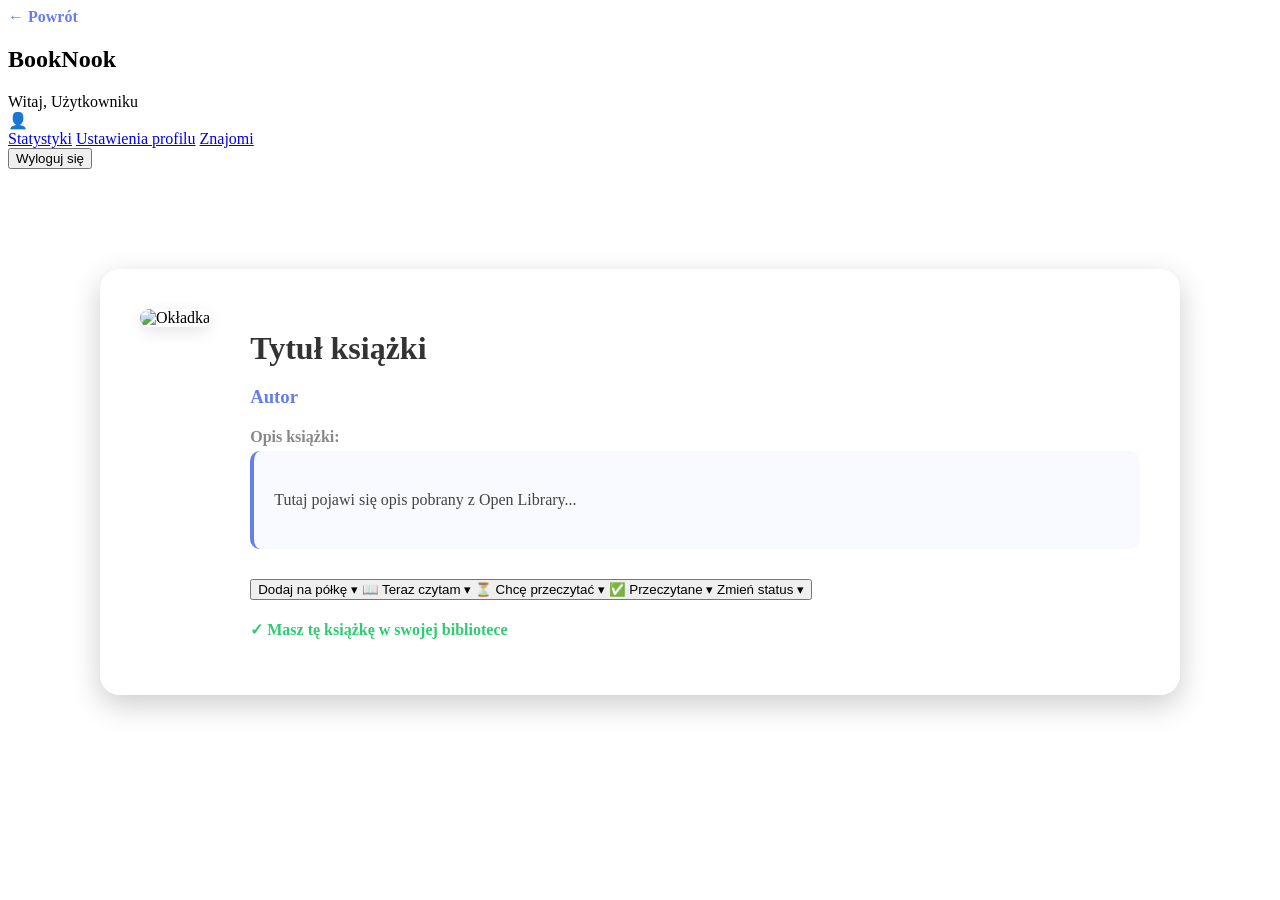
==== src/main/resources/templates/book-details.html @ b46a01af "stworzenie strony dla danej ksiazki" ====
<!DOCTYPE html>
<html xmlns:th="http://www.thymeleaf.org">
<head>
    <meta charset="UTF-8">
    <title>Szczegóły książki - BookNook</title>
    <link rel="stylesheet" th:href="@{/css/common.css}">
    <style>
        .details-container {
            max-width: 1000px;
            margin: 100px auto;
            background: white;
            border-radius: 20px;
            padding: 40px;
            display: flex;
            gap: 40px;
            box-shadow: 0 10px 30px rgba(0,0,0,0.2);
        }
        .details-left img {
            width: 300px;
            border-radius: 10px;
            box-shadow: 0 5px 15px rgba(0,0,0,0.1);
        }
        .details-right { flex: 1; }
        .details-right h1 { color: #333; margin-bottom: 10px; }
        .details-right h3 { color: #667eea; margin-bottom: 20px; }
        .description-box {
            line-height: 1.6;
            color: #444;
            background: #f9faff;
            padding: 20px;
            border-radius: 10px;
            border-left: 4px solid #667eea;
        }
        .btn-add-details {
            display: inline-block;
            margin-top: 20px;
            padding: 12px 25px;
            background: linear-gradient(135deg, #667eea 0%, #764ba2 100%);
            color: white;
            text-decoration: none;
            border-radius: 5px;
            font-weight: bold;
        }

        .dropdown-add { position: relative; }

        .btn-add-main {
            width: 100%;
            padding: 12px 20px;
            background: linear-gradient(135deg, #667eea 0%, #764ba2 100%);
            color: white;
            border: none;
            border-radius: 8px;
            font-weight: bold;
            cursor: pointer;
            transition: 0.3s;
            font-size: 16px;
        }

        .add-menu-options {
            display: none;
            position: absolute;
            top: 100%;
            left: 0;
            width: 100%;
            background: white;
            border-radius: 8px;
            box-shadow: 0 5px 15px rgba(0,0,0,0.2);
            z-index: 100;
            margin-top: 5px;
        }

        .add-menu-options.show { display: flex; flex-direction: column; }

        .menu-opt {
            padding: 12px 15px;
            border: none;
            background: none;
            text-align: left;
            cursor: pointer;
            font-size: 14px;
            transition: 0.2s;
            color: #444;
        }

        .menu-opt:hover { background: #f0f2ff; color: #667eea; }
        .menu-opt:not(:last-child) { border-bottom: 1px solid #eee; }


        .btn-status-active {
            width: 280px;
            padding: 12px 20px;
            background: white;
            color: #667eea;
            border: 2px solid #667eea;
            border-radius: 8px;
            font-weight: bold;
            cursor: pointer;
            transition: 0.3s;
            font-size: 16px;
            text-align: left;
        }

        .btn-status-active:hover {
            background: #f0f2ff;
        }

        .menu-label {
            font-size: 11px;
            color: #999;
            padding: 10px 15px 5px;
            text-transform: uppercase;
            font-weight: bold;
        }
    </style>
</head>
<body>
<nav class="navbar">
    <div class="nav-left">
        <a href="javascript:void(0);" onclick="history.back();" style="text-decoration: none; color: #667eea; font-weight: bold;">← Powrót</a>
    </div>
    <div class="nav-center">
        <h1>BookNook</h1>
    </div>

    <div class="nav-right" id="userMenuTrigger">
        <span class="user-greeting" th:text="'Witaj, ' + ${username}">Witaj, Użytkowniku</span>
        <div class="avatar">👤</div>

        <div class="dropdown-menu" id="dropdownMenu">
            <a href="#" class="dropdown-item">Statystyki</a>
            <a href="#" class="dropdown-item">Ustawienia profilu</a>
            <a href="#" class="dropdown-item">Znajomi</a>

            <form th:action="@{/logout}" method="post">
                <button type="submit" class="dropdown-item logout-btn">Wyloguj się</button>
            </form>
        </div>
    </div>
</nav>

<div class="details-container">
    <div class="details-left">
        <img th:src="${book.coverUrl != null ? book.coverUrl : 'https://via.placeholder.com/300x450?text=Brak+Okładki'}" alt="Okładka">
    </div>
    <div class="details-right">
        <h1 th:text="${book.title}">Tytuł książki</h1>
        <h3 th:text="${book.authors}">Autor</h3>

        <p style="font-weight: bold; color: #888; margin-bottom: 5px;">Opis książki:</p>
        <div class="description-box">
            <p th:text="${book.description}">Tutaj pojawi się opis pobrany z Open Library...</p>
        </div>

        <div class="status-area" style="margin-top: 30px;">
            <form th:action="${isSaved} ? @{/library/update-status} : @{/library/add}" method="post">
                <input type="hidden" name="externalId" th:value="${book.externalId}">
                <input type="hidden" name="title" th:value="${book.title}">
                <input type="hidden" name="authors" th:value="${book.authors}">
                <input type="hidden" name="coverUrl" th:value="${book.coverUrl}">
                <input type="hidden" name="fromDetails" value="true">
                <input type="hidden" name="userBookId" th:if="${isSaved}" th:value="${userBookId}">

                <div class="dropdown-add">
                    <button type="button"
                            th:class="${isSaved} ? 'btn-status-active' : 'btn-add-main'"
                            onclick="toggleAddMenu(this)">

                        <span th:if="${!isSaved}">Dodaj na półkę ▾</span>

                        <span th:if="${isSaved}" th:switch="${currentStatus}">
                    <span th:case="'READING'">📖 Teraz czytam ▾</span>
                    <span th:case="'TO_READ'">⏳ Chcę przeczytać ▾</span>
                    <span th:case="'COMPLETED'">✅ Przeczytane ▾</span>
                    <span th:case="*">Zmień status ▾</span>
                </span>
                    </button>

                    <div class="add-menu-options">
                        <p class="menu-label" th:text="${isSaved} ? 'Zmień status na:' : 'Wybierz półkę:'"></p>

                        <button type="submit" name="newStatus" value="TO_READ" class="menu-opt" th:if="${currentStatus != 'TO_READ'}">⏳ Chcę przeczytać</button>
                        <button type="submit" name="newStatus" value="READING" class="menu-opt" th:if="${currentStatus != 'READING'}">📖 Teraz czytam</button>
                        <button type="submit" name="newStatus" value="COMPLETED" class="menu-opt" th:if="${currentStatus != 'COMPLETED'}">✅ Przeczytane</button>

                        <div th:if="${isSaved}">
                            <hr style="border: 0; border-top: 1px solid #eee; margin: 5px 0;">
                            <button type="submit" th:formaction="@{/library/remove}" class="menu-opt" style="color: #ff4b2b;" onclick="return confirm('Usunąć książkę z biblioteki?')">
                                🗑️ Usuń z biblioteki
                            </button>
                        </div>
                    </div>
                </div>
            </form>
        </div>

        <div th:if="${isSaved}">
            <p style="margin-top: 20px; color: #2ecc71; font-weight: bold;">✓ Masz tę książkę w swojej bibliotece</p>
        </div>
    </div>
</div>

<script>
    // MENU NAVBAR
    const trigger = document.getElementById('userMenuTrigger');
    const menu = document.getElementById('dropdownMenu');

    trigger.addEventListener('click', function(e) {
        e.stopPropagation();
        menu.classList.toggle('active');
    });

    // MENU DODAWANIA DO PÓŁEK
    function toggleAddMenu(btn) {
        // Zatrzymujemy propagację, aby kliknięcie w przycisk nie odpaliło window.onclick
        if (event) event.stopPropagation();

        const addMenu = btn.nextElementSibling;
        // Przełączamy widoczność (toggle)
        addMenu.classList.toggle('show');
    }


    window.onclick = function(event) {
        // Zamykanie menu profilu (Navbar)
        if (!event.target.closest('#userMenuTrigger')) {
            if (menu && menu.classList.contains('active')) {
                menu.classList.remove('active');
            }
        }

        if (!event.target.matches('.btn-add-main')) {
            const addMenus = document.querySelectorAll('.add-menu-options');
            addMenus.forEach(m => {
                if (m.classList.contains('show')) {
                    m.classList.remove('show');
                }
            });
        }
    };
</script>

</body>
</html>
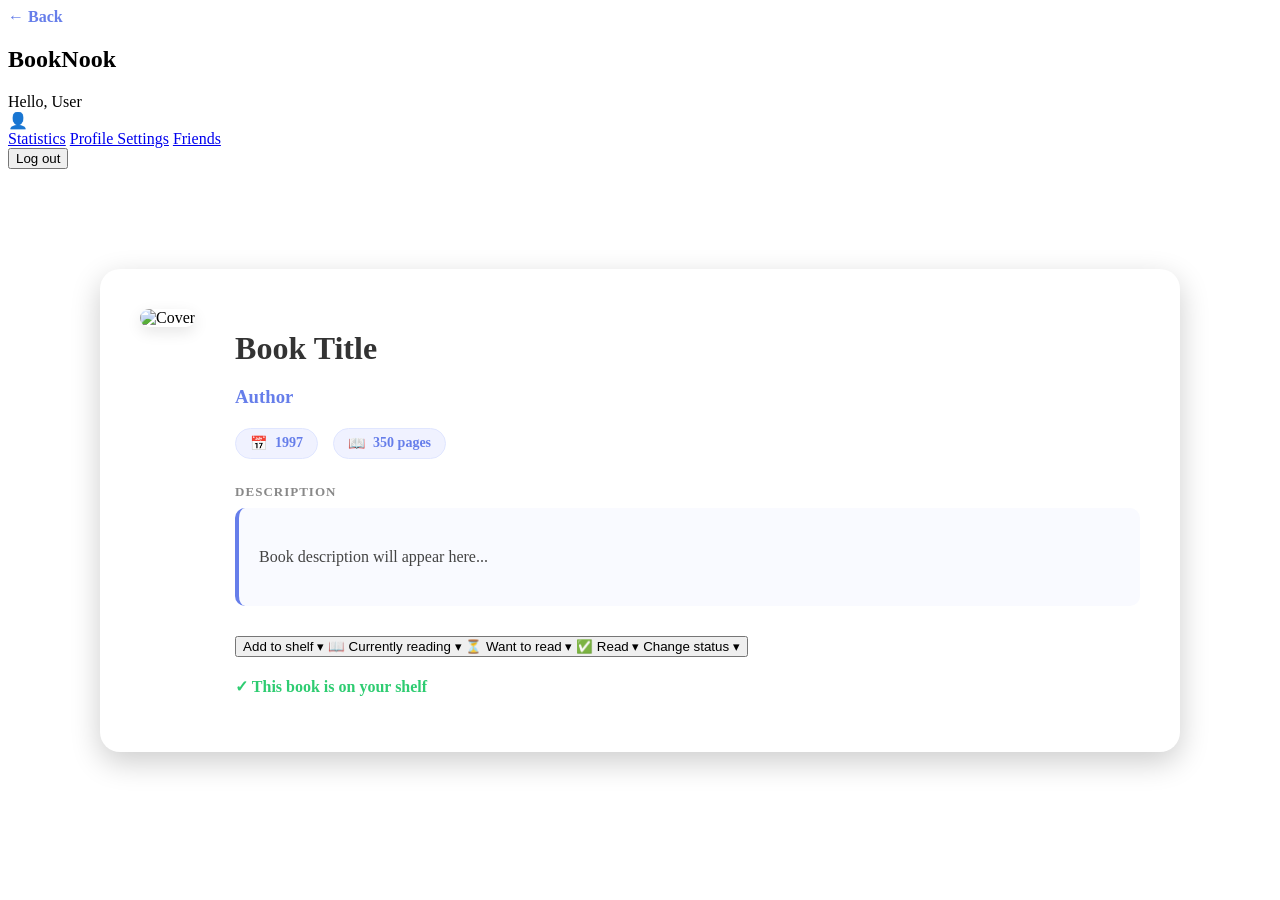
==== commit 8727712c: "zmiana jezyka na angielski i poprawki w book details" ====
--- a/src/main/resources/templates/book-details.html
+++ b/src/main/resources/templates/book-details.html
@@ -2,7 +2,8 @@
 <html xmlns:th="http://www.thymeleaf.org">
 <head>
     <meta charset="UTF-8">
-    <title>Szczegóły książki - BookNook</title>
+    <meta name="viewport" content="width=device-width, initial-scale=1.0">
+    <title>Book Details - BookNook</title>
     <link rel="stylesheet" th:href="@{/css/common.css}">
     <style>
         .details-container {
@@ -31,16 +32,6 @@
             border-radius: 10px;
             border-left: 4px solid #667eea;
         }
-        .btn-add-details {
-            display: inline-block;
-            margin-top: 20px;
-            padding: 12px 25px;
-            background: linear-gradient(135deg, #667eea 0%, #764ba2 100%);
-            color: white;
-            text-decoration: none;
-            border-radius: 5px;
-            font-weight: bold;
-        }
 
         .dropdown-add { position: relative; }
 
@@ -85,7 +76,6 @@
 
         .menu-opt:hover { background: #f0f2ff; color: #667eea; }
         .menu-opt:not(:last-child) { border-bottom: 1px solid #eee; }
-
 
         .btn-status-active {
             width: 280px;
@@ -112,28 +102,48 @@
             text-transform: uppercase;
             font-weight: bold;
         }
+
+        .book-metadata {
+            display: flex;
+            gap: 15px;
+            margin-bottom: 25px;
+            flex-wrap: wrap;
+        }
+
+        .meta-item {
+            display: flex;
+            align-items: center;
+            gap: 8px;
+            background: #f0f2ff;
+            color: #667eea;
+            padding: 6px 14px;
+            border-radius: 20px;
+            font-size: 14px;
+            font-weight: 600;
+            border: 1px solid #e0e6ff;
+        }
     </style>
 </head>
 <body>
 <nav class="navbar">
     <div class="nav-left">
-        <a href="javascript:void(0);" onclick="history.back();" style="text-decoration: none; color: #667eea; font-weight: bold;">← Powrót</a>
+        <a href="javascript:void(0);" onclick="history.back();" style="text-decoration: none; color: #667eea; font-weight: bold;">← Back</a>
     </div>
     <div class="nav-center">
         <h1>BookNook</h1>
     </div>
 
     <div class="nav-right" id="userMenuTrigger">
-        <span class="user-greeting" th:text="'Witaj, ' + ${username}">Witaj, Użytkowniku</span>
+        <span class="user-greeting" th:text="'Hello, ' + ${username}">Hello, User</span>
         <div class="avatar">👤</div>
 
         <div class="dropdown-menu" id="dropdownMenu">
-            <a href="#" class="dropdown-item">Statystyki</a>
-            <a href="#" class="dropdown-item">Ustawienia profilu</a>
-            <a href="#" class="dropdown-item">Znajomi</a>
+            <a href="#" class="dropdown-item">Statistics</a>
+            <a href="#" class="dropdown-item">Profile Settings</a>
+            <a href="#" class="dropdown-item">Friends</a>
 
             <form th:action="@{/logout}" method="post">
-                <button type="submit" class="dropdown-item logout-btn">Wyloguj się</button>
+                <button type="submit" class="dropdown-item logout-btn">Log out</button>
             </form>
         </div>
     </div>
@@ -141,15 +151,27 @@
 
 <div class="details-container">
     <div class="details-left">
-        <img th:src="${book.coverUrl != null ? book.coverUrl : 'https://via.placeholder.com/300x450?text=Brak+Okładki'}" alt="Okładka">
+        <img th:src="${book.coverUrl != null ? book.coverUrl : 'https://via.placeholder.com/300x450?text=No+Cover'}" alt="Cover">
     </div>
     <div class="details-right">
-        <h1 th:text="${book.title}">Tytuł książki</h1>
-        <h3 th:text="${book.authors}">Autor</h3>
-
-        <p style="font-weight: bold; color: #888; margin-bottom: 5px;">Opis książki:</p>
+        <h1 th:text="${book.title}">Book Title</h1>
+        <h3 th:text="${book.authors}">Author</h3>
+
+        <div class="book-metadata">
+            <div class="meta-item" th:if="${book.firstPublishYear != null}">
+                <span>📅</span>
+                <span th:text="'First published: ' + ${book.firstPublishYear}">1997</span>
+            </div>
+
+            <div class="meta-item" th:if="${book.numberOfPages != null}">
+                <span>📖</span>
+                <span th:text="${book.numberOfPages} + ' pages'">350 pages</span>
+            </div>
+        </div>
+
+        <p style="font-weight: bold; color: #888; margin-bottom: 8px; font-size: 13px; text-transform: uppercase; letter-spacing: 1px;">Description</p>
         <div class="description-box">
-            <p th:text="${book.description}">Tutaj pojawi się opis pobrany z Open Library...</p>
+            <p th:text="${book.description}">Book description will appear here...</p>
         </div>
 
         <div class="status-area" style="margin-top: 30px;">
@@ -166,27 +188,27 @@
                             th:class="${isSaved} ? 'btn-status-active' : 'btn-add-main'"
                             onclick="toggleAddMenu(this)">
 
-                        <span th:if="${!isSaved}">Dodaj na półkę ▾</span>
+                        <span th:if="${!isSaved}">Add to shelf ▾</span>
 
                         <span th:if="${isSaved}" th:switch="${currentStatus}">
-                    <span th:case="'READING'">📖 Teraz czytam ▾</span>
-                    <span th:case="'TO_READ'">⏳ Chcę przeczytać ▾</span>
-                    <span th:case="'COMPLETED'">✅ Przeczytane ▾</span>
-                    <span th:case="*">Zmień status ▾</span>
-                </span>
+                            <span th:case="'READING'">📖 Currently reading ▾</span>
+                            <span th:case="'TO_READ'">⏳ Want to read ▾</span>
+                            <span th:case="'COMPLETED'">✅ Read ▾</span>
+                            <span th:case="*">Change status ▾</span>
+                        </span>
                     </button>
 
                     <div class="add-menu-options">
-                        <p class="menu-label" th:text="${isSaved} ? 'Zmień status na:' : 'Wybierz półkę:'"></p>
-
-                        <button type="submit" name="newStatus" value="TO_READ" class="menu-opt" th:if="${currentStatus != 'TO_READ'}">⏳ Chcę przeczytać</button>
-                        <button type="submit" name="newStatus" value="READING" class="menu-opt" th:if="${currentStatus != 'READING'}">📖 Teraz czytam</button>
-                        <button type="submit" name="newStatus" value="COMPLETED" class="menu-opt" th:if="${currentStatus != 'COMPLETED'}">✅ Przeczytane</button>
+                        <p class="menu-label" th:text="${isSaved} ? 'Move to:' : 'Select shelf:'"></p>
+
+                        <button type="submit" name="newStatus" value="TO_READ" class="menu-opt" th:if="${currentStatus != 'TO_READ'}">⏳ Want to read</button>
+                        <button type="submit" name="newStatus" value="READING" class="menu-opt" th:if="${currentStatus != 'READING'}">📖 Currently reading</button>
+                        <button type="submit" name="newStatus" value="COMPLETED" class="menu-opt" th:if="${currentStatus != 'COMPLETED'}">✅ Read</button>
 
                         <div th:if="${isSaved}">
                             <hr style="border: 0; border-top: 1px solid #eee; margin: 5px 0;">
-                            <button type="submit" th:formaction="@{/library/remove}" class="menu-opt" style="color: #ff4b2b;" onclick="return confirm('Usunąć książkę z biblioteki?')">
-                                🗑️ Usuń z biblioteki
+                            <button type="submit" th:formaction="@{/library/remove}" class="menu-opt" style="color: #ff4b2b;" onclick="return confirm('Remove this book from your shelves?')">
+                                🗑️ Remove from library
                             </button>
                         </div>
                     </div>
@@ -195,13 +217,12 @@
         </div>
 
         <div th:if="${isSaved}">
-            <p style="margin-top: 20px; color: #2ecc71; font-weight: bold;">✓ Masz tę książkę w swojej bibliotece</p>
+            <p style="margin-top: 20px; color: #2ecc71; font-weight: bold;">✓ This book is on your shelf</p>
         </div>
     </div>
 </div>
 
 <script>
-    // MENU NAVBAR
     const trigger = document.getElementById('userMenuTrigger');
     const menu = document.getElementById('dropdownMenu');
 
@@ -210,19 +231,13 @@
         menu.classList.toggle('active');
     });
 
-    // MENU DODAWANIA DO PÓŁEK
     function toggleAddMenu(btn) {
-        // Zatrzymujemy propagację, aby kliknięcie w przycisk nie odpaliło window.onclick
         if (event) event.stopPropagation();
-
         const addMenu = btn.nextElementSibling;
-        // Przełączamy widoczność (toggle)
         addMenu.classList.toggle('show');
     }
 
-
     window.onclick = function(event) {
-        // Zamykanie menu profilu (Navbar)
         if (!event.target.closest('#userMenuTrigger')) {
             if (menu && menu.classList.contains('active')) {
                 menu.classList.remove('active');
@@ -239,6 +254,5 @@
         }
     };
 </script>
-
 </body>
 </html>
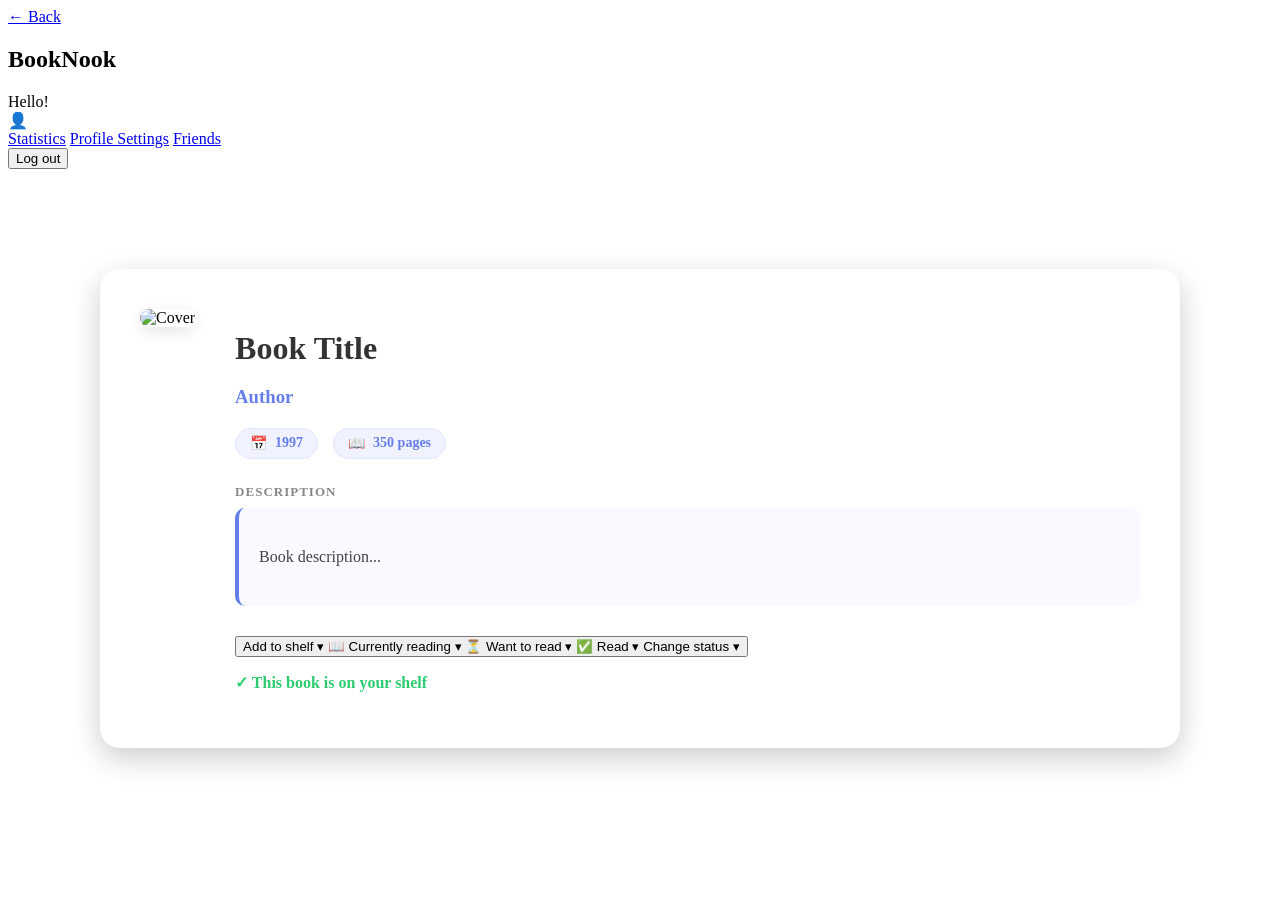
==== commit 6e380450: "poprawione wyszukiwanie" ====
--- a/src/main/resources/templates/book-details.html
+++ b/src/main/resources/templates/book-details.html
@@ -3,140 +3,38 @@
 <head>
     <meta charset="UTF-8">
     <meta name="viewport" content="width=device-width, initial-scale=1.0">
+    <meta name="_csrf" th:content="${_csrf.token}"/>
+    <meta name="_csrf_header" th:content="${_csrf.headerName}"/>
     <title>Book Details - BookNook</title>
     <link rel="stylesheet" th:href="@{/css/common.css}">
     <style>
-        .details-container {
-            max-width: 1000px;
-            margin: 100px auto;
-            background: white;
-            border-radius: 20px;
-            padding: 40px;
-            display: flex;
-            gap: 40px;
-            box-shadow: 0 10px 30px rgba(0,0,0,0.2);
-        }
-        .details-left img {
-            width: 300px;
-            border-radius: 10px;
-            box-shadow: 0 5px 15px rgba(0,0,0,0.1);
-        }
+        .details-container { max-width: 1000px; margin: 100px auto; background: white; border-radius: 20px; padding: 40px; display: flex; gap: 40px; box-shadow: 0 10px 30px rgba(0,0,0,0.2); }
+        .details-left img { width: 300px; border-radius: 10px; box-shadow: 0 5px 15px rgba(0,0,0,0.1); }
         .details-right { flex: 1; }
         .details-right h1 { color: #333; margin-bottom: 10px; }
         .details-right h3 { color: #667eea; margin-bottom: 20px; }
-        .description-box {
-            line-height: 1.6;
-            color: #444;
-            background: #f9faff;
-            padding: 20px;
-            border-radius: 10px;
-            border-left: 4px solid #667eea;
-        }
-
-        .dropdown-add { position: relative; }
-
-        .btn-add-main {
-            width: 100%;
-            padding: 12px 20px;
-            background: linear-gradient(135deg, #667eea 0%, #764ba2 100%);
-            color: white;
-            border: none;
-            border-radius: 8px;
-            font-weight: bold;
-            cursor: pointer;
-            transition: 0.3s;
-            font-size: 16px;
-        }
-
-        .add-menu-options {
-            display: none;
-            position: absolute;
-            top: 100%;
-            left: 0;
-            width: 100%;
-            background: white;
-            border-radius: 8px;
-            box-shadow: 0 5px 15px rgba(0,0,0,0.2);
-            z-index: 100;
-            margin-top: 5px;
-        }
-
+        .description-box { line-height: 1.6; color: #444; background: #f9faff; padding: 20px; border-radius: 10px; border-left: 4px solid #667eea; }
+        .dropdown-add { position: relative; display: inline-block; }
+        .btn-add-main { width: 100%; padding: 12px 20px; background: linear-gradient(135deg, #667eea 0%, #764ba2 100%); color: white; border: none; border-radius: 8px; font-weight: bold; cursor: pointer; transition: 0.3s; font-size: 16px; }
+        .add-menu-options { display: none; position: absolute; top: 100%; left: 0; width: 280px; background: white; border-radius: 8px; box-shadow: 0 5px 15px rgba(0,0,0,0.2); z-index: 100; margin-top: 5px; }
         .add-menu-options.show { display: flex; flex-direction: column; }
-
-        .menu-opt {
-            padding: 12px 15px;
-            border: none;
-            background: none;
-            text-align: left;
-            cursor: pointer;
-            font-size: 14px;
-            transition: 0.2s;
-            color: #444;
-        }
-
+        .menu-opt { padding: 12px 15px; border: none; background: none; text-align: left; cursor: pointer; font-size: 14px; transition: 0.2s; color: #444; width: 100%; }
         .menu-opt:hover { background: #f0f2ff; color: #667eea; }
-        .menu-opt:not(:last-child) { border-bottom: 1px solid #eee; }
-
-        .btn-status-active {
-            width: 280px;
-            padding: 12px 20px;
-            background: white;
-            color: #667eea;
-            border: 2px solid #667eea;
-            border-radius: 8px;
-            font-weight: bold;
-            cursor: pointer;
-            transition: 0.3s;
-            font-size: 16px;
-            text-align: left;
-        }
-
-        .btn-status-active:hover {
-            background: #f0f2ff;
-        }
-
-        .menu-label {
-            font-size: 11px;
-            color: #999;
-            padding: 10px 15px 5px;
-            text-transform: uppercase;
-            font-weight: bold;
-        }
-
-        .book-metadata {
-            display: flex;
-            gap: 15px;
-            margin-bottom: 25px;
-            flex-wrap: wrap;
-        }
-
-        .meta-item {
-            display: flex;
-            align-items: center;
-            gap: 8px;
-            background: #f0f2ff;
-            color: #667eea;
-            padding: 6px 14px;
-            border-radius: 20px;
-            font-size: 14px;
-            font-weight: 600;
-            border: 1px solid #e0e6ff;
-        }
+        .btn-status-active { width: 280px; padding: 12px 20px; background: white; color: #667eea; border: 2px solid #667eea; border-radius: 8px; font-weight: bold; cursor: pointer; transition: 0.3s; font-size: 16px; text-align: left; }
+        .book-metadata { display: flex; gap: 15px; margin-bottom: 25px; flex-wrap: wrap; }
+        .meta-item { display: flex; align-items: center; gap: 8px; background: #f0f2ff; color: #667eea; padding: 6px 14px; border-radius: 20px; font-size: 14px; font-weight: 600; border: 1px solid #e0e6ff; }
+        .menu-label { font-size: 11px; color: #999; padding: 10px 15px 5px; text-transform: uppercase; font-weight: bold; }
     </style>
 </head>
 <body>
 <nav class="navbar">
     <div class="nav-left">
-        <a href="javascript:void(0);" onclick="history.back();" style="text-decoration: none; color: #667eea; font-weight: bold;">← Back</a>
-    </div>
-    <div class="nav-center">
-        <h1>BookNook</h1>
-    </div>
-
+        <a href="/home" class="btn-back">← Back</a>
+    </div>
+    <div class="nav-center"><h1>BookNook</h1></div>
     <div class="nav-right" id="userMenuTrigger">
-        <span class="user-greeting" th:text="'Hello, ' + ${username}">Hello, User</span>
+        <span class="user-greeting" th:text="'Hello, ' + ${username}">Hello!</span>
         <div class="avatar">👤</div>
-
         <div class="dropdown-menu" id="dropdownMenu">
             <a href="#" class="dropdown-item">Statistics</a>
             <a href="#" class="dropdown-item">Profile Settings</a>
@@ -159,100 +57,158 @@
 
         <div class="book-metadata">
             <div class="meta-item" th:if="${book.firstPublishYear != null}">
-                <span>📅</span>
-                <span th:text="'First published: ' + ${book.firstPublishYear}">1997</span>
+                <span>📅</span><span th:text="'First published: ' + ${book.firstPublishYear}">1997</span>
             </div>
-
             <div class="meta-item" th:if="${book.numberOfPages != null}">
-                <span>📖</span>
-                <span th:text="${book.numberOfPages} + ' pages'">350 pages</span>
+                <span>📖</span><span th:text="${book.numberOfPages} + ' pages'">350 pages</span>
             </div>
         </div>
 
         <p style="font-weight: bold; color: #888; margin-bottom: 8px; font-size: 13px; text-transform: uppercase; letter-spacing: 1px;">Description</p>
         <div class="description-box">
-            <p th:text="${book.description}">Book description will appear here...</p>
+            <p th:text="${book.description}">Book description...</p>
         </div>
 
         <div class="status-area" style="margin-top: 30px;">
-            <form th:action="${isSaved} ? @{/library/update-status} : @{/library/add}" method="post">
-                <input type="hidden" name="externalId" th:value="${book.externalId}">
-                <input type="hidden" name="title" th:value="${book.title}">
-                <input type="hidden" name="authors" th:value="${book.authors}">
-                <input type="hidden" name="coverUrl" th:value="${book.coverUrl}">
-                <input type="hidden" name="fromDetails" value="true">
-                <input type="hidden" name="userBookId" th:if="${isSaved}" th:value="${userBookId}">
-
-                <div class="dropdown-add">
-                    <button type="button"
-                            th:class="${isSaved} ? 'btn-status-active' : 'btn-add-main'"
-                            onclick="toggleAddMenu(this)">
-
-                        <span th:if="${!isSaved}">Add to shelf ▾</span>
-
-                        <span th:if="${isSaved}" th:switch="${currentStatus}">
-                            <span th:case="'READING'">📖 Currently reading ▾</span>
-                            <span th:case="'TO_READ'">⏳ Want to read ▾</span>
-                            <span th:case="'COMPLETED'">✅ Read ▾</span>
-                            <span th:case="*">Change status ▾</span>
-                        </span>
-                    </button>
-
-                    <div class="add-menu-options">
-                        <p class="menu-label" th:text="${isSaved} ? 'Move to:' : 'Select shelf:'"></p>
-
-                        <button type="submit" name="newStatus" value="TO_READ" class="menu-opt" th:if="${currentStatus != 'TO_READ'}">⏳ Want to read</button>
-                        <button type="submit" name="newStatus" value="READING" class="menu-opt" th:if="${currentStatus != 'READING'}">📖 Currently reading</button>
-                        <button type="submit" name="newStatus" value="COMPLETED" class="menu-opt" th:if="${currentStatus != 'COMPLETED'}">✅ Read</button>
-
-                        <div th:if="${isSaved}">
-                            <hr style="border: 0; border-top: 1px solid #eee; margin: 5px 0;">
-                            <button type="submit" th:formaction="@{/library/remove}" class="menu-opt" style="color: #ff4b2b;" onclick="return confirm('Remove this book from your shelves?')">
-                                🗑️ Remove from library
-                            </button>
-                        </div>
+            <div class="dropdown-add">
+                <button type="button" id="mainStatusBtn" th:class="${isSaved} ? 'btn-status-active' : 'btn-add-main'" onclick="toggleAddMenu(event)">
+                    <span id="mainStatusText">
+                    <th:block th:if="${!isSaved}">Add to shelf ▾</th:block>
+                    <th:block th:if="${isSaved}" th:switch="${currentStatus}">
+                        <span th:case="'READING'">📖 Currently reading ▾</span>
+                        <span th:case="'TO_READ'">⏳ Want to read ▾</span>
+                        <span th:case="'COMPLETED'">✅ Read ▾</span>
+                        <span th:case="*">Change status ▾</span>
+                    </th:block>
+                    </span>
+                </button>
+
+                <div class="add-menu-options" id="statusOptions">
+                    <p class="menu-label">Select shelf:</p>
+                    <button type="button" class="menu-opt" onclick="handleAction('TO_READ')">⏳ Want to read</button>
+                    <button type="button" class="menu-opt" onclick="handleAction('READING')">📖 Currently reading</button>
+                    <button type="button" class="menu-opt" onclick="handleAction('COMPLETED')">✅ Read</button>
+
+                    <div id="removeOptionWrapper" th:style="${isSaved} ? 'display:block' : 'display:none'">
+                        <hr style="border: 0; border-top: 1px solid #eee; margin: 5px 0;">
+                        <button type="button" class="menu-opt" style="color: #ff4b2b;" onclick="handleDelete()">🗑️ Remove from library</button>
                     </div>
                 </div>
-            </form>
-        </div>
-
-        <div th:if="${isSaved}">
-            <p style="margin-top: 20px; color: #2ecc71; font-weight: bold;">✓ This book is on your shelf</p>
+            </div>
+        </div>
+        <div id="savedMark" th:style="${isSaved} ? 'display:block; margin-top:20px;' : 'display:none; margin-top:20px;'">
+            <p style="color: #2ecc71; font-weight: bold;">✓ This book is on your shelf</p>
         </div>
     </div>
 </div>
 
-<script>
-    const trigger = document.getElementById('userMenuTrigger');
-    const menu = document.getElementById('dropdownMenu');
-
-    trigger.addEventListener('click', function(e) {
+<script th:inline="javascript">
+    // 1. DROPDOWNS
+    function toggleAddMenu(event) {
+        if (event) event.stopPropagation();
+        document.getElementById('statusOptions').classList.toggle('show');
+    }
+
+    const userTrigger = document.getElementById('userMenuTrigger');
+    const userMenu = document.getElementById('dropdownMenu');
+    userTrigger.onclick = function(e) {
         e.stopPropagation();
-        menu.classList.toggle('active');
-    });
-
-    function toggleAddMenu(btn) {
-        if (event) event.stopPropagation();
-        const addMenu = btn.nextElementSibling;
-        addMenu.classList.toggle('show');
-    }
+        userMenu.classList.toggle('active');
+    };
 
     window.onclick = function(event) {
+        if (!event.target.closest('.dropdown-add')) {
+            document.getElementById('statusOptions').classList.remove('show');
+        }
         if (!event.target.closest('#userMenuTrigger')) {
-            if (menu && menu.classList.contains('active')) {
-                menu.classList.remove('active');
-            }
-        }
-
-        if (!event.target.matches('.btn-add-main')) {
-            const addMenus = document.querySelectorAll('.add-menu-options');
-            addMenus.forEach(m => {
-                if (m.classList.contains('show')) {
-                    m.classList.remove('show');
-                }
-            });
+            userMenu.classList.remove('active');
         }
     };
+
+    // 2. AJAX LOGIC
+    let currentUserBookId = [[${userBookId != null ? userBookId : 'null'}]];
+
+    function handleAction(status) {
+        // Pobieramy tokeny z meta tagów
+        const token = document.querySelector('meta[name="_csrf"]').getAttribute('content');
+        const header = document.querySelector('meta[name="_csrf_header"]').getAttribute('content');
+
+        const params = new URLSearchParams();
+        params.append('externalId', [[${book.externalId}]]);
+        params.append('title', [[${book.title}]]);
+        params.append('authors', [[${book.authors}]]);
+        params.append('coverUrl', [[${book.coverUrl}]]);
+        params.append('newStatus', status);
+        params.append('numberOfPages', [[${book.numberOfPages}]]);
+
+        fetch('/library/api/add', {
+            method: 'POST',
+            body: params,
+            headers: {
+                [header]: token // Dodajemy token CSRF do nagłówka
+            }
+        })
+        .then(res => res.json())
+        .then(data => {
+            if(data.status === 'success') {
+                currentUserBookId = data.userBookId;
+                updateUI(status, true);
+            }
+        })
+        .catch(err => console.error("Error:", err));
+    }
+
+    function handleDelete() {
+        if(!currentUserBookId || currentUserBookId === 'null') return;
+        if(!confirm('Remove this book from your shelves?')) return;
+
+        const token = document.querySelector('meta[name="_csrf"]').getAttribute('content');
+        const header = document.querySelector('meta[name="_csrf_header"]').getAttribute('content');
+
+        const params = new URLSearchParams();
+        params.append('userBookId', currentUserBookId);
+
+        fetch('/library/api/remove', {
+            method: 'POST',
+            body: params,
+            headers: {
+                [header]: token // Dodajemy token CSRF do nagłówka
+            }
+        })
+        .then(res => res.json())
+        .then(data => {
+            if(data.status === 'deleted') {
+                currentUserBookId = 'null';
+                updateUI(null, false);
+            }
+        })
+        .catch(err => console.error("Error:", err));
+    }
+
+    function updateUI(status, isSaved) {
+        const btn = document.getElementById('mainStatusBtn');
+        const text = document.getElementById('mainStatusText');
+        const removeWrapper = document.getElementById('removeOptionWrapper');
+        const savedMark = document.getElementById('savedMark');
+
+        if(isSaved) {
+            btn.className = 'btn-status-active';
+            text.innerText = formatStatusName(status);
+            removeWrapper.style.display = 'block';
+            savedMark.style.display = 'block';
+        } else {
+            btn.className = 'btn-add-main';
+            text.innerText = 'Add to shelf ▾';
+            removeWrapper.style.display = 'none';
+            savedMark.style.display = 'none';
+        }
+        document.getElementById('statusOptions').classList.remove('show');
+    }
+
+    function formatStatusName(status) {
+        const map = { 'READING': '📖 Currently reading ▾', 'TO_READ': '⏳ Want to read ▾', 'COMPLETED': '✅ Read ▾' };
+        return map[status] || 'Add to shelf ▾';
+    }
 </script>
 </body>
 </html>
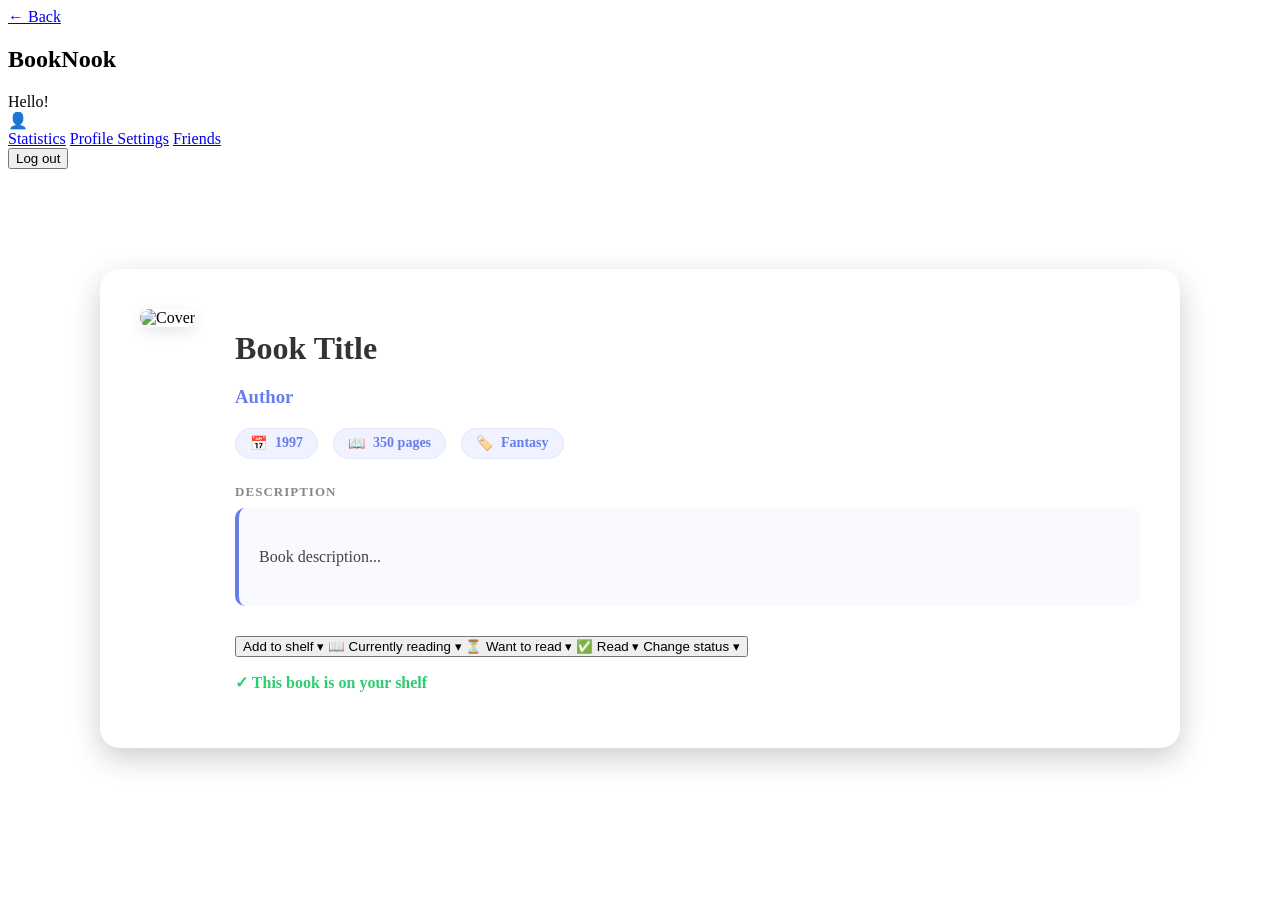
==== commit ee5595be: "gatunki ksiazek" ====
--- a/src/main/resources/templates/book-details.html
+++ b/src/main/resources/templates/book-details.html
@@ -62,6 +62,11 @@
             <div class="meta-item" th:if="${book.numberOfPages != null}">
                 <span>📖</span><span th:text="${book.numberOfPages} + ' pages'">350 pages</span>
             </div>
+            <th:block th:if="${book.categories != null and !#strings.isEmpty(book.categories)}">
+                <div class="meta-item" th:each="cat : ${#strings.arraySplit(book.categories, ',')}">
+                    <span>🏷️</span><span th:text="${#strings.trim(cat)}">Fantasy</span>
+                </div>
+            </th:block>
         </div>
 
         <p style="font-weight: bold; color: #888; margin-bottom: 8px; font-size: 13px; text-transform: uppercase; letter-spacing: 1px;">Description</p>
@@ -137,6 +142,7 @@
         params.append('externalId', [[${book.externalId}]]);
         params.append('title', [[${book.title}]]);
         params.append('authors', [[${book.authors}]]);
+        params.append('categories', [[${book.categories}]]);
         params.append('coverUrl', [[${book.coverUrl}]]);
         params.append('newStatus', status);
         params.append('numberOfPages', [[${book.numberOfPages}]]);
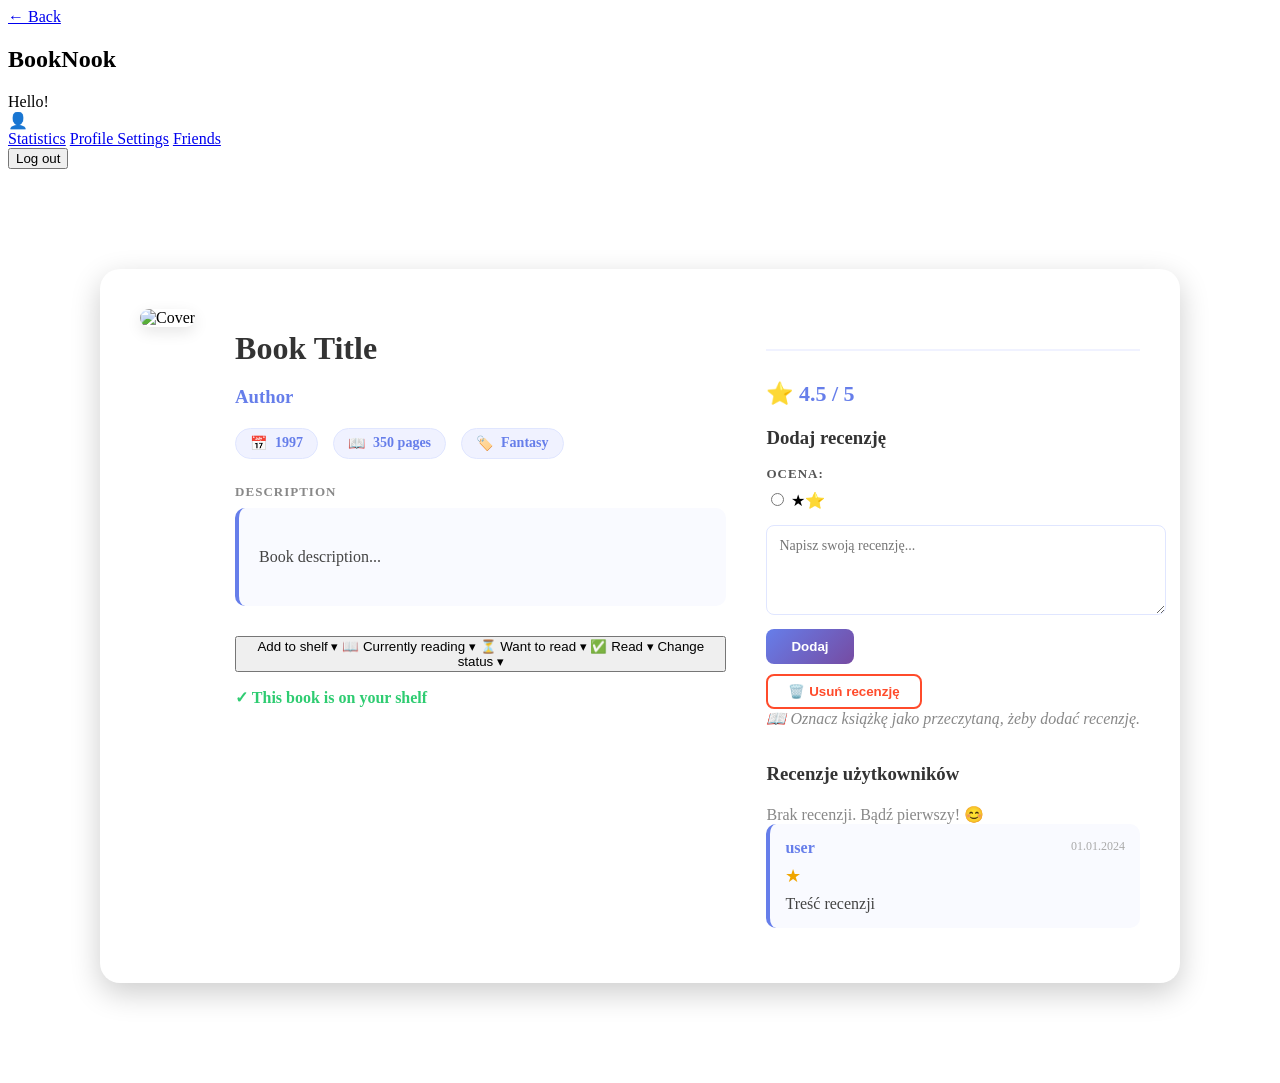
==== commit 43b06e63: "rekomendacje z aktywnosci uzytkownika & znajomych" ====
--- a/src/main/resources/templates/book-details.html
+++ b/src/main/resources/templates/book-details.html
@@ -105,6 +105,95 @@
             <p style="color: #2ecc71; font-weight: bold;">✓ This book is on your shelf</p>
         </div>
     </div>
+
+    <div style="margin-top: 40px; border-top: 2px solid #f0f2ff; padding-top: 30px;">
+
+        <!-- Średnia ocena -->
+        <div th:if="${averageRating != null}" style="margin-bottom: 20px;">
+        <span style="font-size: 22px; font-weight: bold; color: #667eea;">
+            ⭐ <span th:text="${#numbers.formatDecimal(averageRating, 1, 1)}">4.5</span> / 5
+        </span>
+        </div>
+
+        <!-- Formularz recenzji: TYLKO gdy status = COMPLETED -->
+        <div th:if="${currentStatus == 'COMPLETED'}">
+            <h3 style="color: #333; margin-bottom: 15px;"
+                th:text="${userReview != null} ? 'Twoja recenzja' : 'Dodaj recenzję'">Dodaj recenzję</h3>
+
+            <form th:action="@{/reviews/save}" method="post">
+                <input type="hidden" name="externalId" th:value="${book.externalId}">
+
+                <!-- Gwiazdki (CSS-only, bez JS) -->
+                <div style="margin-bottom: 15px;">
+                    <span style="font-weight: bold; color: #555; font-size: 13px; text-transform: uppercase; letter-spacing: 1px;">Ocena:</span>
+                    <div style="display: flex; gap: 8px; margin-top: 8px;">
+                        <th:block th:each="i : ${#numbers.sequence(1, 5)}">
+                            <label style="cursor: pointer;">
+                                <input type="radio" name="rating" th:value="${i}"
+                                       th:checked="${userReview != null and userReview.rating == i}"
+                                       required>
+                                <span th:text="${i}">★</span>⭐
+                            </label>
+                        </th:block>
+                    </div>
+                </div>
+
+                <textarea name="reviewText" rows="4"
+                          th:text="${userReview != null ? userReview.reviewText : ''}"
+                          placeholder="Napisz swoją recenzję..."
+                          style="width: 100%; padding: 12px; border-radius: 8px; border: 1px solid #e0e6ff;
+                             font-size: 14px; resize: vertical; font-family: inherit;"></textarea>
+
+                <button type="submit"
+                        style="margin-top: 10px; padding: 10px 25px; background: linear-gradient(135deg, #667eea, #764ba2);
+                           color: white; border: none; border-radius: 8px; cursor: pointer; font-weight: bold;">
+                    <span th:text="${userReview != null} ? 'Zaktualizuj recenzję' : 'Dodaj recenzję'">Dodaj</span>
+                </button>
+            </form>
+
+            <form th:if="${userReview != null}" th:action="@{/reviews/delete}" method="post" style="margin-top: 10px;">
+                <input type="hidden" name="reviewId" th:value="${userReview.id}">
+                <input type="hidden" name="externalId" th:value="${book.externalId}">
+                <button type="submit"
+                        onclick="return confirm('Usunąć recenzję?')"
+                        style="padding: 8px 20px; background: white; color: #ff4b2b; border: 2px solid #ff4b2b;
+                           border-radius: 8px; cursor: pointer; font-weight: bold;">
+                    🗑️ Usuń recenzję
+                </button>
+            </form>
+        </div>
+
+        <!-- Komunikat dla innych statusów -->
+        <div th:if="${isSaved and currentStatus != 'COMPLETED'}" style="color: #888; font-style: italic; margin-bottom: 20px;">
+            📖 Oznacz książkę jako przeczytaną, żeby dodać recenzję.
+        </div>
+
+        <!-- Lista recenzji innych użytkowników -->
+        <div style="margin-top: 35px;">
+            <h3 style="color: #333; margin-bottom: 20px;">Recenzje użytkowników</h3>
+
+            <div th:if="${reviews == null or #lists.isEmpty(reviews)}" style="color: #888;">
+                Brak recenzji. Bądź pierwszy! 😊
+            </div>
+
+            <div th:each="review : ${reviews}"
+                 th:unless="${review.user.username == username}"
+                 style="background: #f9faff; border-radius: 10px; padding: 15px; margin-bottom: 15px;
+                    border-left: 4px solid #667eea;">
+                <div style="display: flex; justify-content: space-between; margin-bottom: 8px;">
+                    <strong th:text="${review.user.username}" style="color: #667eea;">user</strong>
+                    <span style="color: #aaa; font-size: 12px;"
+                          th:text="${#temporals.format(review.createdAt, 'dd.MM.yyyy')}">01.01.2024</span>
+                </div>
+                <div style="color: #f0a500; font-size: 18px; margin-bottom: 8px;">
+                    <th:block th:each="i : ${#numbers.sequence(1, 5)}">
+                        <span th:text="${i <= review.rating} ? '★' : '☆'">★</span>
+                    </th:block>
+                </div>
+                <p th:text="${review.reviewText}" style="color: #444; margin: 0;">Treść recenzji</p>
+            </div>
+        </div>
+    </div>
 </div>
 
 <script th:inline="javascript">
@@ -202,6 +291,13 @@
             text.innerText = formatStatusName(status);
             removeWrapper.style.display = 'block';
             savedMark.style.display = 'block';
+
+            // Jeśli status zmienił się na COMPLETED — odśwież stronę żeby pokazać formularz recenzji
+            if (status === 'COMPLETED') {
+                window.location.reload();
+                return;
+            }
+
         } else {
             btn.className = 'btn-add-main';
             text.innerText = 'Add to shelf ▾';
